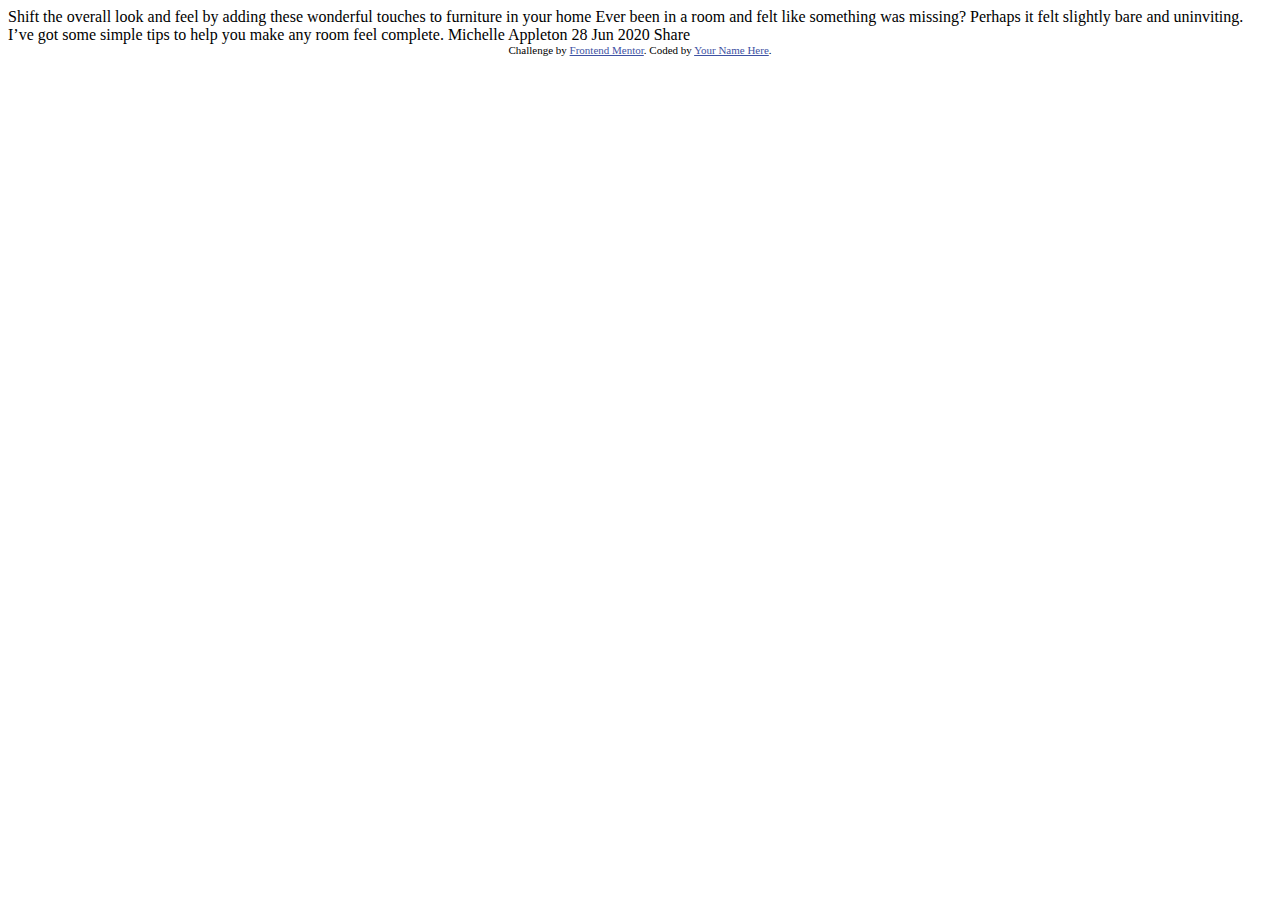
==== article-preview-component-master/index.html @ 2d0ebc53 "Added the Article preview component challenge to the directory" ====
<!DOCTYPE html>
<html lang="en">
<head>
  <meta charset="UTF-8">
  <meta name="viewport" content="width=device-width, initial-scale=1.0"> <!-- displays site properly based on user's device -->

  <link rel="icon" type="image/png" sizes="32x32" href="./images/favicon-32x32.png">
  
  <title>Frontend Mentor | Article preview component</title>

  <!-- Feel free to remove these styles or customise in your own stylesheet 👍 -->
  <style>
    .attribution { font-size: 11px; text-align: center; }
    .attribution a { color: hsl(228, 45%, 44%); }
  </style>
</head>
<body>

  Shift the overall look and feel by adding these wonderful 
  touches to furniture in your home

  Ever been in a room and felt like something was missing? Perhaps 
  it felt slightly bare and uninviting. I’ve got some simple tips 
  to help you make any room feel complete.

  Michelle Appleton
  28 Jun 2020

  Share
  
  <div class="attribution">
    Challenge by <a href="https://www.frontendmentor.io?ref=challenge" target="_blank">Frontend Mentor</a>. 
    Coded by <a href="#">Your Name Here</a>.
  </div>
</body>
</html>
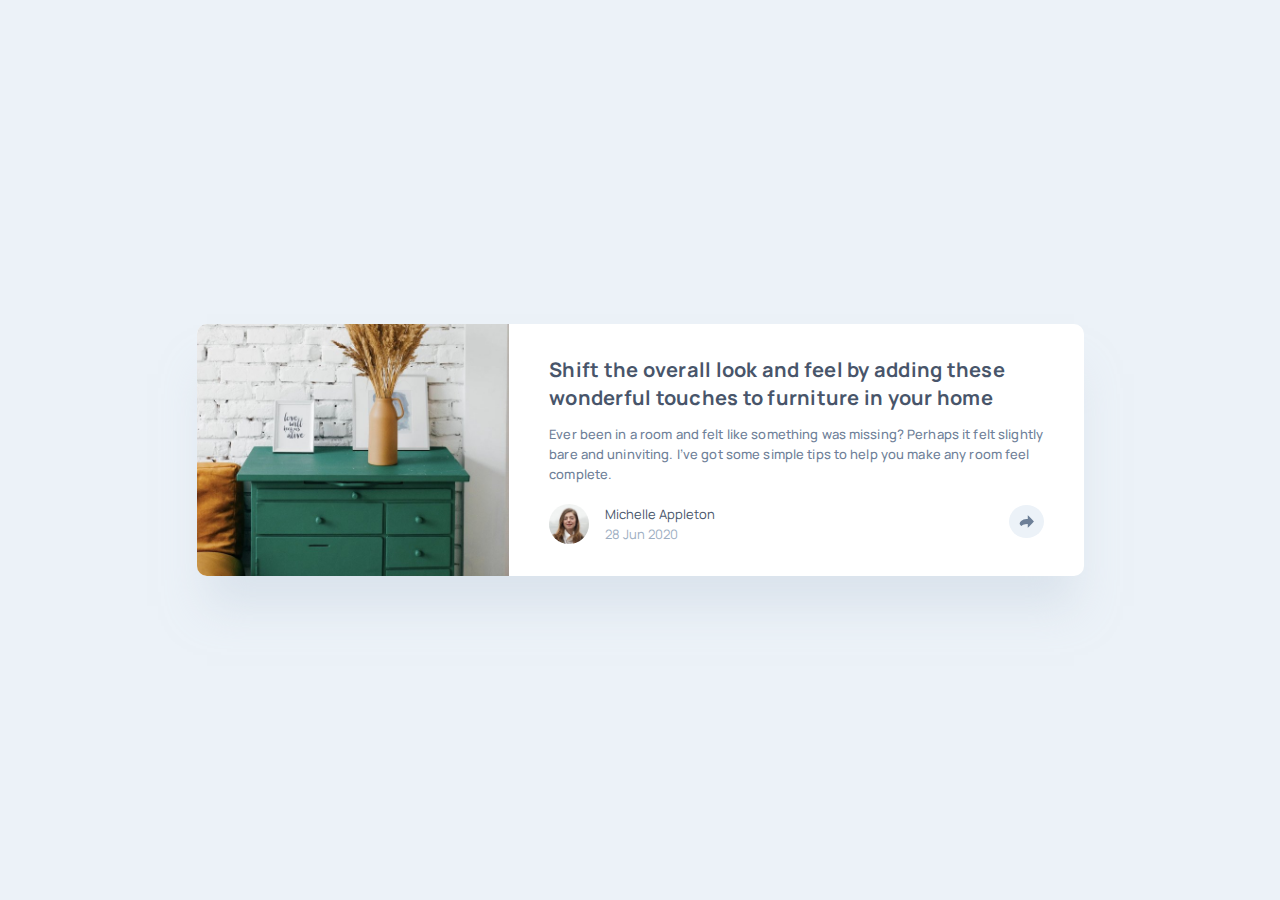
==== commit 2dae14e0: "sharing buttons show and hide when in desktop resolution" ====
--- a/article-preview-component-master/index.html
+++ b/article-preview-component-master/index.html
@@ -3,34 +3,51 @@
 <head>
   <meta charset="UTF-8">
   <meta name="viewport" content="width=device-width, initial-scale=1.0"> <!-- displays site properly based on user's device -->
-
+  <link rel="stylesheet" href="style.css">
   <link rel="icon" type="image/png" sizes="32x32" href="./images/favicon-32x32.png">
-  
+  <link rel="preconnect" href="https://fonts.googleapis.com">
+  <link rel="preconnect" href="https://fonts.gstatic.com" crossorigin>
+  <link href="https://fonts.googleapis.com/css2?family=Manrope:wght@500;700&display=swap" rel="stylesheet">
   <title>Frontend Mentor | Article preview component</title>
-
-  <!-- Feel free to remove these styles or customise in your own stylesheet 👍 -->
-  <style>
-    .attribution { font-size: 11px; text-align: center; }
-    .attribution a { color: hsl(228, 45%, 44%); }
-  </style>
 </head>
 <body>
+  <main class="card">
+    <img src="images/drawers.jpg" alt="green drawers with som deco on them" class="image">
+    <div class="description">
+      <h1>Shift the overall look and feel by adding these wonderful touches to furniture in your home</h1>
+      <p class="ad-description">Ever been in a room and felt like something was missing? Perhaps it felt slightly bare and uninviting.
+      I’ve got some simple tips to help you make any room feel complete.
+      </p>
 
-  Shift the overall look and feel by adding these wonderful 
-  touches to furniture in your home
-
-  Ever been in a room and felt like something was missing? Perhaps 
-  it felt slightly bare and uninviting. I’ve got some simple tips 
-  to help you make any room feel complete.
-
-  Michelle Appleton
-  28 Jun 2020
-
-  Share
-  
-  <div class="attribution">
-    Challenge by <a href="https://www.frontendmentor.io?ref=challenge" target="_blank">Frontend Mentor</a>. 
-    Coded by <a href="#">Your Name Here</a>.
-  </div>
+      <div class="user-info">
+        <div class="user-profile">
+          <img src="images/avatar-michelle.jpg" alt="" class="avatar">
+          <div class="user-name-date">
+            <p class="user-name">Michelle Appleton</p>
+            <p class="date">28 Jun 2020</p>
+          </div>
+        </div>
+        <div class="share-icon">
+          <div class="sharing-btns">
+            <p>SHARE</p>
+            <a href="#"><img src="images/icon-facebook.svg" alt="" class="icon"></a>
+            <a href="#"><img src="images/icon-twitter.svg" alt="" class="icon"></a>
+            <a href="#"><img src="images/icon-pinterest.svg" alt="" class="icon"></a>
+          </div>
+          <img src="images/icon-share.svg" alt="" class="share-btn">
+        </div>
+        <div class="share-icon-mobile">
+          <div class="sharing-btns-mobile">
+            <p>SHARE</p>
+            <a href="#"><img src="images/icon-facebook.svg" alt="" class="icon-mobile"></a>
+            <a href="#"><img src="images/icon-twitter.svg" alt="" class="icon-mobile"></a>
+            <a href="#"><img src="images/icon-pinterest.svg" alt="" class="icon-mobile"></a>
+          </div>
+          <img src="images/icon-share.svg" alt="" class="share-btn-mobile">
+        </div>
+      </div>
+    </div>
+  </main>
+  <script src="index.js"></script>
 </body>
-</html>+</html>
--- a/article-preview-component-master/style.css
+++ b/article-preview-component-master/style.css
@@ -0,0 +1,191 @@
+* {
+  margin: 0;
+  padding: 0;
+  -webkit-box-sizing: border-box;
+          box-sizing: border-box;
+  font-family: 'Manrope', sans-serif;
+}
+
+body {
+  background-color: #ECF2F8;
+  display: -webkit-box;
+  display: -ms-flexbox;
+  display: flex;
+  -webkit-box-align: center;
+      -ms-flex-align: center;
+          align-items: center;
+  -webkit-box-pack: center;
+      -ms-flex-pack: center;
+          justify-content: center;
+  height: 100vh;
+  padding: 0 355px;
+}
+
+body .card {
+  background: #FFFFFF;
+  -webkit-box-shadow: 0px 40px 40px -10px rgba(201, 213, 225, 0.503415);
+          box-shadow: 0px 40px 40px -10px rgba(201, 213, 225, 0.503415);
+  border-radius: 10px;
+  display: -webkit-box;
+  display: -ms-flexbox;
+  display: flex;
+}
+
+body .card .image {
+  overflow: hidden;
+  border-radius: 10px 0 0 10px;
+}
+
+body .card .description {
+  display: -webkit-box;
+  display: -ms-flexbox;
+  display: flex;
+  -webkit-box-orient: vertical;
+  -webkit-box-direction: normal;
+      -ms-flex-direction: column;
+          flex-direction: column;
+  -webkit-box-align: space-between;
+      -ms-flex-align: space-between;
+          align-items: space-between;
+  padding: 32px 40px;
+}
+
+body .card .description h1 {
+  font-weight: 700;
+  font-size: 20px;
+  line-height: 28px;
+  letter-spacing: 0.25px;
+  color: #48556A;
+}
+
+body .card .description .ad-description {
+  margin: 12px 0 20px;
+  font-weight: 500;
+  font-size: 13px;
+  line-height: 20px;
+  letter-spacing: 0.121875px;
+  color: #6E8098;
+}
+
+body .card .description .user-info {
+  display: -webkit-box;
+  display: -ms-flexbox;
+  display: flex;
+  -webkit-box-pack: justify;
+      -ms-flex-pack: justify;
+          justify-content: space-between;
+  -webkit-box-align: center;
+      -ms-flex-align: center;
+          align-items: center;
+}
+
+body .card .description .user-info .user-profile {
+  display: -webkit-box;
+  display: -ms-flexbox;
+  display: flex;
+  -webkit-box-align: center;
+      -ms-flex-align: center;
+          align-items: center;
+}
+
+body .card .description .user-info .user-profile .avatar {
+  border-radius: 50%;
+  width: 40px;
+  margin-right: 16px;
+}
+
+body .card .description .user-info .user-profile .user-name-date {
+  font-size: 13px;
+  line-height: 20px;
+}
+
+body .card .description .user-info .user-profile .user-name-date .user-name {
+  color: #48556A;
+}
+
+body .card .description .user-info .user-profile .user-name-date .date {
+  color: #9DAEC2;
+}
+
+body .card .description .user-info .share-icon {
+  position: relative;
+}
+
+body .card .description .user-info .share-icon .share-btn {
+  background-color: #ECF2F8;
+  padding: 10px;
+  border-radius: 50%;
+}
+
+body .card .description .user-info .share-icon .share-btn:hover {
+  background-color: #6E8098;
+  color: #FFFFFF;
+  cursor: pointer;
+}
+
+body .sharing-btns {
+  background-color: #48556A;
+  padding: 18px 36px;
+  color: white;
+  display: -webkit-box;
+  display: -ms-flexbox;
+  display: flex;
+  position: absolute;
+  -webkit-box-align: center;
+      -ms-flex-align: center;
+          align-items: center;
+  -webkit-box-shadow: 0px 10px 10px rgba(201, 213, 225, 0.503415);
+          box-shadow: 0px 10px 10px rgba(201, 213, 225, 0.503415);
+  border-radius: 10px;
+  top: -88px;
+  left: -114px;
+}
+
+body .sharing-btns:after {
+  content: "";
+  position: absolute;
+  width: 0;
+  height: 0;
+  border-left: 20px solid transparent;
+  border-right: 20px solid transparent;
+  border-top: 20px solid #48556A;
+  left: 112px;
+  top: 55px;
+}
+
+body .sharing-btns p {
+  color: #9DAEC2;
+  font-size: 13px;
+  line-height: 20px;
+  letter-spacing: 5px;
+}
+
+body .sharing-btns .icon {
+  margin-left: 21px;
+}
+
+body .share-icon-mobile {
+  display: none;
+  background-color: #48556A;
+}
+
+@media screen and (max-width: 375px) {
+  body .card {
+    -webkit-box-orient: vertical;
+    -webkit-box-direction: normal;
+        -ms-flex-direction: column;
+            flex-direction: column;
+  }
+  body .card .image {
+    border-radius: 10px 10px 0 0;
+  }
+  body .card .description h1 {
+    margin-top: 36px;
+    font-size: 16px;
+    line-height: 24px;
+  }
+  body .card .description .ad-description {
+    margin: 12px 0 32px;
+  }
+}
+/*# sourceMappingURL=style.css.map */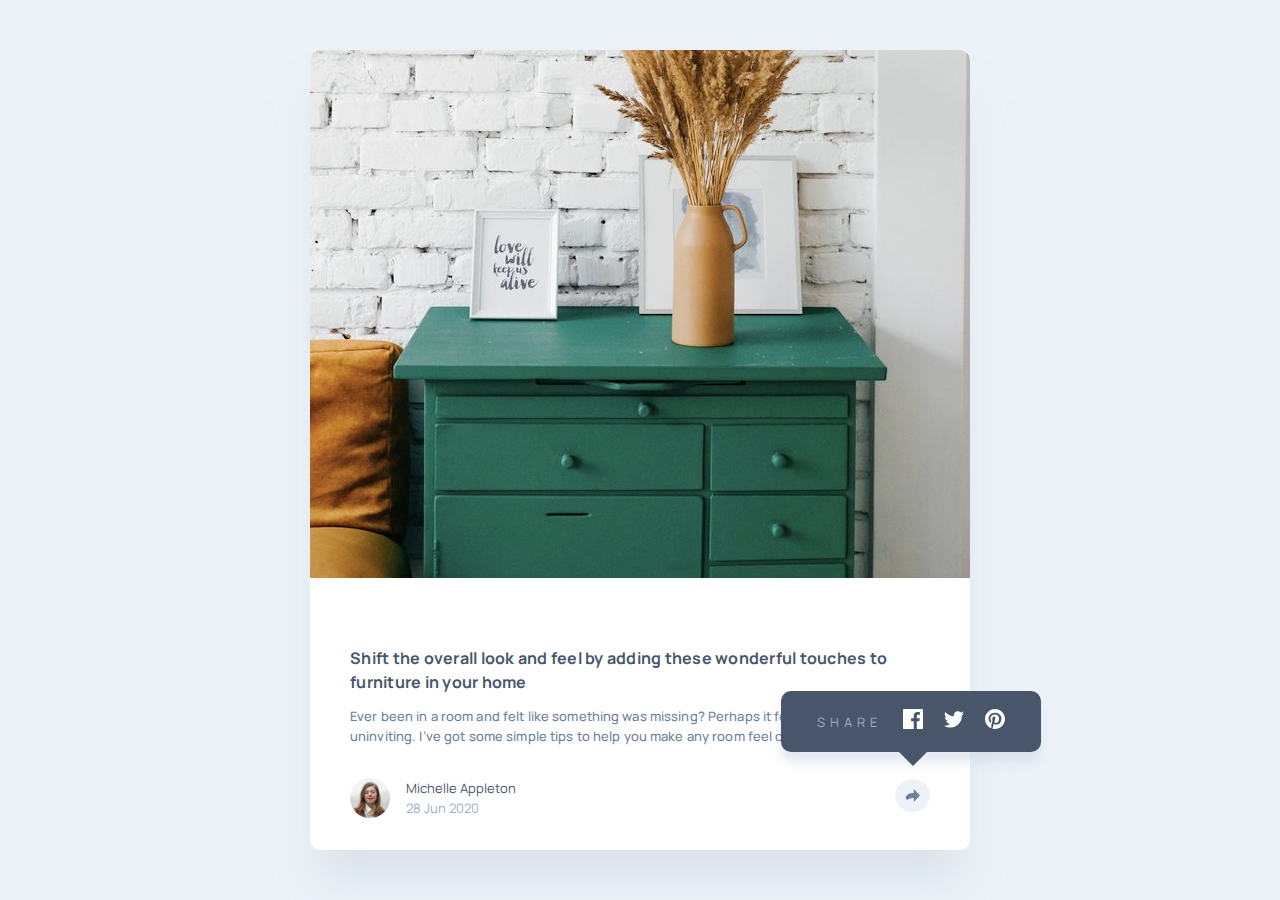
==== commit 5083be66: "Added the Testimonials Grid challenge to the directory" ====
--- a/article-preview-component-master/index.html
+++ b/article-preview-component-master/index.html
@@ -36,15 +36,15 @@
           </div>
           <img src="images/icon-share.svg" alt="" class="share-btn">
         </div>
-        <div class="share-icon-mobile">
-          <div class="sharing-btns-mobile">
+        <!-- <div class="share-icon-mobile">
+          <div class="sharing-btns-mobile" id="social-icons">
             <p>SHARE</p>
             <a href="#"><img src="images/icon-facebook.svg" alt="" class="icon-mobile"></a>
             <a href="#"><img src="images/icon-twitter.svg" alt="" class="icon-mobile"></a>
             <a href="#"><img src="images/icon-pinterest.svg" alt="" class="icon-mobile"></a>
           </div>
           <img src="images/icon-share.svg" alt="" class="share-btn-mobile">
-        </div>
+        </div> -->
       </div>
     </div>
   </main>
--- a/article-preview-component-master/style.css
+++ b/article-preview-component-master/style.css
@@ -166,10 +166,9 @@
 
 body .share-icon-mobile {
   display: none;
-  background-color: #48556A;
 }
 
-@media screen and (max-width: 375px) {
+@media screen and (max-width: 1440px) {
   body .card {
     -webkit-box-orient: vertical;
     -webkit-box-direction: normal;
